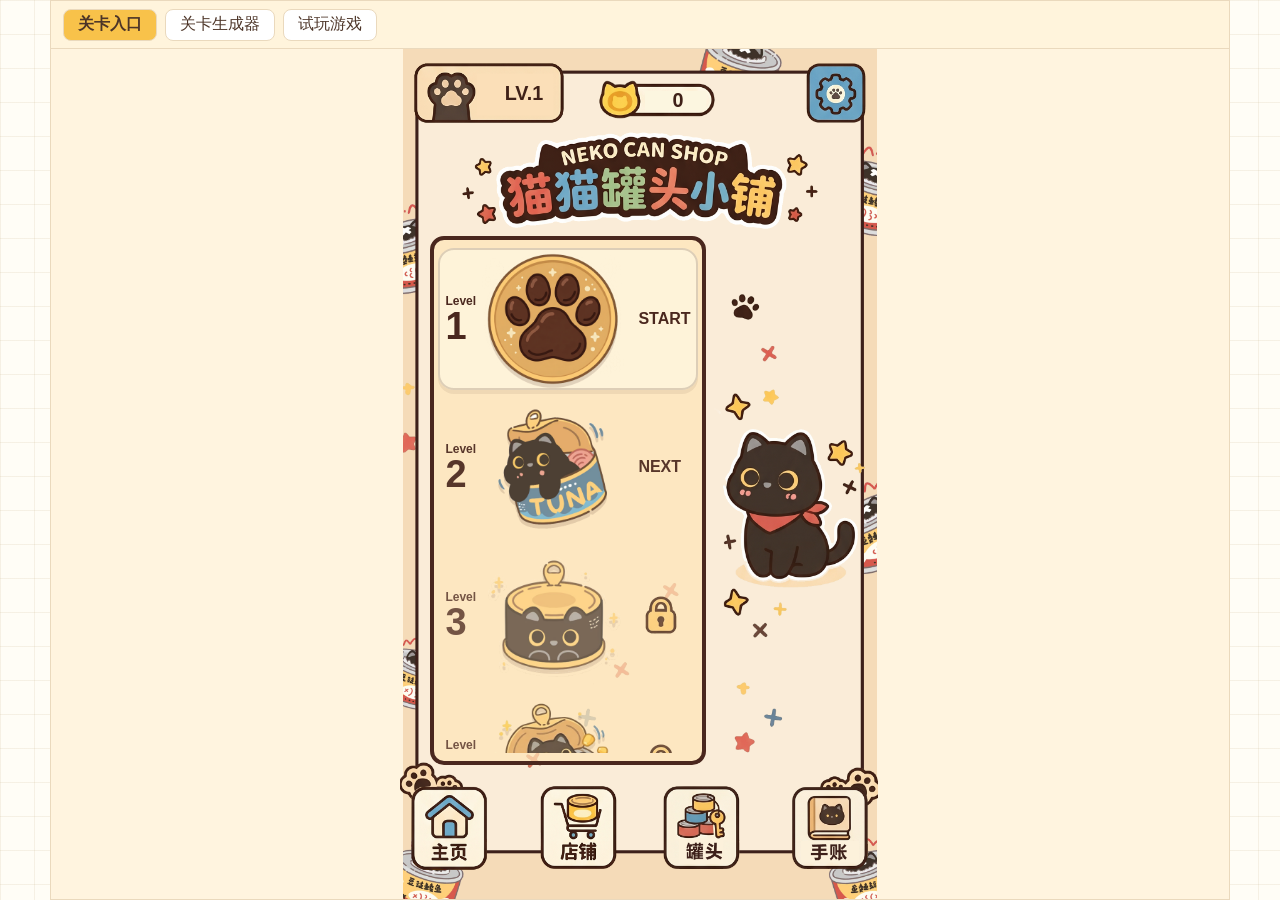
==== src/index.html @ 7de74d5a "Fix gameplay UI and level 1 data" ====
﻿<!doctype html>
<html lang="zh-CN">
  <head>
    <meta charset="UTF-8" />
    <meta name="viewport" content="width=device-width, initial-scale=1.0" />
    <title>猫猫罐头小铺 Demo</title>
    <link rel="stylesheet" href="./styles.css?v=20260528-toast-fixed-1" />
  </head>
  <body>
    <main class="app-shell">
      <nav class="mode-tabs" aria-label="工作区切换">
        <button class="tab-button active" id="homeTab" type="button">关卡入口</button>
        <button class="tab-button" id="generatorTab" type="button">关卡生成器</button>
        <button class="tab-button" id="gameTab" type="button">试玩游戏</button>
      </nav>

      <section class="home-view" id="homeView">
        <div class="home-phone">
          <header class="home-status">
            <div class="player-card">
              <img class="player-card-art" src="./assets/ui/level-entry/player-level-crop.png" alt="" />
              <span class="paw-badge">🐾</span>
              <strong id="homePlayerLevel">LV.1</strong>
              <span class="level-exp"><i></i></span>
            </div>
            <div class="status-pill coin-status"><span class="coin-dot"></span><span id="homeCoin">0</span></div>
            <button class="home-icon-button small" type="button" aria-label="设置"></button>
          </header>

          <section class="brand-stage">
            <h1 class="game-logo"><small>NEKO CAN SHOP</small>猫猫罐头小铺</h1>
          </section>

          <section class="home-actions">
            <div class="level-scroll-panel">
              <div class="level-selector" id="homeLevelSelector">
                <button class="level-chip active" type="button" data-level="1">
                  <span class="level-copy"><small>Level</small><b>1</b></span>
                  <span class="level-art"><img src="./assets/level-1.png" alt="Level 1" /></span>
                  <span class="level-state">NEXT</span>
                  <span class="level-progress"><i></i><em>0%</em></span>
                </button>
                <button class="level-chip" type="button" data-level="2">
                  <span class="level-copy"><small>Level</small><b>2</b></span>
                  <span class="level-art"><img src="./assets/level-2.png" alt="Level 2" /></span>
                  <span class="level-state locked-state">🔒</span>
                  <span class="level-progress"><i></i><em>0%</em></span>
                </button>
                <button class="level-chip" type="button" data-level="3">
                  <span class="level-copy"><small>Level</small><b>3</b></span>
                  <span class="level-art"><img src="./assets/level-3.png" alt="Level 3" /></span>
                  <span class="level-state locked-state">🔒</span>
                  <span class="level-progress"><i></i><em>0%</em></span>
                </button>
                <button class="level-chip" type="button" data-level="4"><span class="level-copy"><small>Level</small><b>4</b></span><span class="level-art"><img src="./assets/level-4.png" alt="Level 4" /></span><span class="level-state locked-state">🔒</span><span class="level-progress"><i></i><em>0%</em></span></button>
                <button class="level-chip" type="button" data-level="5"><span class="level-copy"><small>Level</small><b>5</b></span><span class="level-art"><img src="./assets/level-5.png" alt="Level 5" /></span><span class="level-state locked-state">🔒</span><span class="level-progress"><i></i><em>0%</em></span></button>
                <button class="level-chip" type="button" data-level="6"><span class="level-copy"><small>Level</small><b>6</b></span><span class="level-art"><img src="./assets/level-6.png" alt="Level 6" /></span><span class="level-state locked-state">🔒</span><span class="level-progress"><i></i><em>0%</em></span></button>
                <button class="level-chip" type="button" data-level="7"><span class="level-copy"><small>Level</small><b>7</b></span><span class="level-art"><img src="./assets/level-7.png" alt="Level 7" /></span><span class="level-state locked-state">🔒</span><span class="level-progress"><i></i><em>0%</em></span></button>
                <button class="level-chip" type="button" data-level="8"><span class="level-copy"><small>Level</small><b>8</b></span><span class="level-art"><img src="./assets/level-8.png" alt="Level 8" /></span><span class="level-state locked-state">🔒</span><span class="level-progress"><i></i><em>0%</em></span></button>
                <button class="level-chip" type="button" data-level="9"><span class="level-copy"><small>Level</small><b>9</b></span><span class="level-art"><img src="./assets/level-9.png" alt="Level 9" /></span><span class="level-state locked-state">🔒</span><span class="level-progress"><i></i><em>0%</em></span></button>
                <button class="level-chip" type="button" data-level="10"><span class="level-copy"><small>Level</small><b>10</b></span><span class="level-art"><img src="./assets/level-10.png" alt="Level 10" /></span><span class="level-state locked-state">🔒</span><span class="level-progress"><i></i><em>0%</em></span></button>
              </div>
            </div>
          </section>

          <nav class="home-bottom-nav" aria-label="主功能">
            <button class="active" type="button"><img src="./assets/ui/level-entry/nav-home-crop.png" alt="主页" /></button>
            <button type="button"><img src="./assets/ui/level-entry/nav-shop-crop.png" alt="店铺" /></button>
            <button type="button"><img src="./assets/ui/level-entry/nav-can-crop.png" alt="罐头" /></button>
            <button type="button"><img src="./assets/ui/level-entry/nav-journal-crop.png" alt="手账" /></button>
          </nav>
        </div>
      </section>

      <section class="generator-view hidden" id="generatorView">
        <header class="generator-header">
          <div>
            <h1>图片关卡生成器</h1>
            <p>导入图片，生成拼豆底图和可试玩关卡。</p>
          </div>
          <button class="primary-button" id="playGeneratedButton" type="button">进入试玩</button>
        </header>

        <section class="generator-layout">
          <aside class="control-panel">
            <label class="control-block">
              <span>关卡</span>
              <select id="levelSelect">
                <option value="1">关卡 1</option>
                <option value="2">关卡 2</option>
                <option value="3">关卡 3</option>
                <option value="4">关卡 4</option>
                <option value="5">关卡 5</option>
                <option value="6">关卡 6</option>
                <option value="7">关卡 7</option>
                <option value="8">关卡 8</option>
                <option value="9">关卡 9</option>
                <option value="10">关卡 10</option>
              </select>
            </label>

            <label class="control-block file-control">
              <span>导入图片</span>
              <input id="imageInput" type="file" accept="image/*" />
            </label>

            <div class="control-grid">
              <label class="control-block">
                <span>宽度(珠子数)</span>
                <input id="widthInput" type="number" min="8" max="80" value="50" />
              </label>
              <label class="control-block">
                <span>高度(珠子数)</span>
                <input id="heightInput" type="number" value="49" readonly />
              </label>
            </div>

            <label class="control-block">
              <span>最大颜色数</span>
              <input id="maxColorsInput" type="number" min="0" max="64" value="0" />
              <small>0 = 不限制，使用采样调色板</small>
            </label>

            <fieldset class="fieldset">
              <legend>图片调整</legend>
              <label class="slider-row">
                <span>水平移动</span>
                <input id="offsetXInput" type="range" min="-50" max="50" value="0" />
                <output id="offsetXValue">0</output>
              </label>
              <label class="slider-row">
                <span>垂直移动</span>
                <input id="offsetYInput" type="range" min="-50" max="50" value="0" />
                <output id="offsetYValue">0</output>
              </label>
              <label class="slider-row">
                <span>图片缩放</span>
                <input id="imageScaleInput" type="range" min="40" max="240" value="100" />
                <output id="imageScaleValue">100</output>
              </label>
              <label class="slider-row">
                <span>亮度</span>
                <input id="brightnessInput" type="range" min="-60" max="60" value="0" />
                <output id="brightnessValue">0</output>
              </label>
              <label class="slider-row">
                <span>对比度</span>
                <input id="contrastInput" type="range" min="-60" max="80" value="0" />
                <output id="contrastValue">0</output>
              </label>
              <label class="slider-row">
                <span>饱和度</span>
                <input id="saturationInput" type="range" min="-80" max="120" value="0" />
                <output id="saturationValue">0</output>
              </label>
            </fieldset>

            <fieldset class="fieldset">
              <legend>显示选项</legend>
              <label class="check-row">
                <input id="showCodesInput" type="checkbox" checked />
                <span>显示颜色代码</span>
              </label>
              <label class="check-row">
                <input id="showGridInput" type="checkbox" checked />
                <span>显示网格线</span>
              </label>
              <label class="check-row">
                <input id="showSplitInput" type="checkbox" />
                <span>显示拼豆板分割线(29x29)</span>
              </label>
            </fieldset>

            <button class="primary-button full-width" id="generateButton" type="button">生成关卡图案</button>
          </aside>

          <section class="preview-panel">
            <div class="preview-meta" id="previewMeta">等待生成</div>
            <div class="pattern-window">
              <div class="pattern-board show-codes show-grid" id="patternBoard"></div>
            </div>
          </section>
        </section>
      </section>

      <section class="game-view hidden" id="gameView">
        <div class="game-shell">
          <header class="top-bar">
            <div class="game-level-pill"><span id="gamePlayerLevelLabel">LV.1</span></div>
            <div class="game-stage-label" id="gameLevelLabel">第1关</div>
            <div class="coin-pill"><span id="coinCount">0</span></div>
            <div class="timer-pill"><span id="timer">10:00</span></div>
            <button class="game-back-button" id="returnHomeButton" type="button" aria-label="返回主页"></button>
          </header>

          <section class="board-section" id="boardSection">
            <button class="zoom-button" id="zoomButton" type="button" aria-label="放大棋盘"></button>
            <label class="zoom-slider hidden" id="zoomSliderWrap">
              <input id="zoomScaleInput" type="range" min="100" max="300" value="120" />
            </label>
            <div class="board-window" id="boardWindow">
              <div class="board" id="board"></div>
            </div>
          </section>

          <section class="tray-section" aria-label="暂存格">
            <div class="tray" id="tray"></div>
          </section>

          <footer class="tool-bar" aria-label="道具栏">
            <button class="tool-button area-tool-button" type="button" data-tool="area" aria-label="框选归位"></button>
            <button class="tool-button clear-tray-tool-button" type="button" data-tool="clear-tray" aria-label="清空槽位"></button>
            <button class="tool-button clear-color-tool-button" type="button" data-tool="clear-color" aria-label="消色"></button>
          </footer>
        </div>
      </section>
    </main>

    <div class="toast" id="toast" aria-live="polite"></div>

    <div class="modal hidden" id="resultModal">
      <div class="modal-panel result-panel" id="resultPanel">
        <button class="modal-close" id="modalCloseButton" type="button" aria-label="关闭">×</button>
        <div class="result-banner" id="resultBanner">贴纸复原完成</div>
        <div class="result-celebration hidden" id="resultCelebration" aria-hidden="true">
          <span></span><span></span><span></span><span></span><span></span><span></span>
        </div>
        <div class="result-sticker hidden" id="resultSticker">
          <img id="resultStickerImage" alt="完成贴纸" />
        </div>
        <div class="result-cat" id="resultCat">🐱</div>
        <h1 id="resultTitle">贴纸复原完成</h1>
        <p id="resultText">获得猫咪手账贴纸，金币 +30</p>
        <button id="restartButton" type="button">再玩一次</button>
      </div>
    </div>

    <script src="./assets/levels/fixed-levels.js?v=20260528-toast-fixed-1"></script>
    <script src="./main.js?v=20260528-toast-fixed-1"></script>
  </body>
</html>
---- src/styles.css ----
:root {
  --paper: #fffaf0;
  --ink: #4d3528;
  --line: #ead9bd;
  --gold: #f8c24a;
  --panel: #fffdf8;
}

* {
  box-sizing: border-box;
}

body {
  margin: 0;
  min-height: 100vh;
  display: grid;
  place-items: center;
  background:
    linear-gradient(rgba(205, 185, 145, 0.18) 1px, transparent 1px),
    linear-gradient(90deg, rgba(205, 185, 145, 0.18) 1px, transparent 1px),
    #fffdf6;
  background-size: 34px 34px;
  color: var(--ink);
  font-family: "Microsoft YaHei", "PingFang SC", Arial, sans-serif;
}

button,
input,
select {
  font: inherit;
}

.hidden {
  display: none !important;
}

.app-shell {
  width: min(1180px, 100vw);
  height: min(900px, 100vh);
  display: grid;
  grid-template-rows: 48px 1fr;
  background: var(--paper);
  border: 1px solid var(--line);
  overflow: hidden;
}

.mode-tabs {
  display: flex;
  gap: 8px;
  align-items: center;
  padding: 8px 12px;
  background: #fff4dc;
  border-bottom: 1px solid var(--line);
}

.player-mode .mode-tabs {
  display: none;
}

.player-mode .app-shell {
  grid-template-rows: 1fr;
}

.player-mode .home-phone,
.player-mode .game-shell {
  height: min(852px, 100vh);
}

.tab-button,
.primary-button,
.tool-button,
.zoom-button,
.modal-panel button {
  border: 1px solid var(--line);
  border-radius: 8px;
  background: #ffffff;
  color: var(--ink);
  cursor: pointer;
}

.tab-button {
  height: 32px;
  padding: 0 14px;
}

.tab-button.active,
.primary-button,
.modal-panel button {
  background: var(--gold);
  font-weight: 700;
}

.home-view {
  min-height: 0;
  display: grid;
  place-items: center;
  overflow: hidden;
  background: #aeeefa;
}

.home-phone {
  position: relative;
  width: min(480px, 100vw);
  height: min(852px, calc(100vh - 48px));
  overflow: hidden;
  background:
    radial-gradient(circle at 18px 18px, rgba(88, 179, 210, 0.2) 0 7px, transparent 8px),
    radial-gradient(circle at 44px 44px, rgba(255, 255, 255, 0.32) 0 9px, transparent 10px),
    linear-gradient(#bdf7ff, #80cef4);
  background-size: 58px 58px, 58px 58px, auto;
}

.home-status {
  height: 68px;
  display: grid;
  grid-template-columns: 48px 1fr 1fr 48px;
  align-items: center;
  gap: 8px;
  padding: 10px 14px;
}

.home-icon-button {
  width: 46px;
  height: 46px;
  border: 2px solid rgba(98, 83, 72, 0.35);
  border-radius: 10px;
  background: linear-gradient(#fff8dd, #f1b679);
  font-size: 24px;
  box-shadow: 0 3px 0 rgba(91, 63, 39, 0.25);
}

.home-icon-button.small {
  justify-self: end;
  background: rgba(255, 255, 255, 0.82);
}

.status-pill {
  height: 32px;
  display: flex;
  align-items: center;
  gap: 8px;
  padding: 0 12px;
  border-radius: 999px;
  background: rgba(255, 255, 255, 0.75);
  border: 2px solid rgba(93, 110, 142, 0.18);
  color: #5c518a;
  font-weight: 800;
}

.coin-dot,
.heart-dot {
  width: 28px;
  height: 28px;
  display: inline-block;
  border-radius: 50%;
}

.coin-dot {
  background: radial-gradient(circle at 38% 34%, #ffe784, #f5a400 68%);
  border: 3px solid #c9851f;
}

.heart-dot {
  background: radial-gradient(circle at 30% 30%, #ff8b98, #e3344c 72%);
  transform: rotate(-8deg);
}

.brand-stage {
  display: grid;
  justify-items: center;
  gap: 18px;
  padding-top: 42px;
}

.game-logo {
  margin: 0;
  transform: rotate(-4deg);
  color: #ffffff;
  text-align: center;
  font-size: 48px;
  line-height: 0.92;
  letter-spacing: 0;
  text-shadow:
    0 4px 0 #2a9f61,
    4px 4px 0 #2a9f61,
    -4px 4px 0 #2a9f61,
    0 8px 0 rgba(75, 62, 40, 0.28);
}

.sticker-preview-shell {
  width: 270px;
  height: 230px;
  display: grid;
  place-items: center;
  padding: 12px;
  border-radius: 18px;
  background: rgba(255, 255, 255, 0.42);
  border: 4px solid rgba(255, 255, 255, 0.78);
  box-shadow: 0 8px 0 rgba(59, 132, 179, 0.18);
}

.home-pattern-board {
  --cols: 32;
  --rows: 28;
  --home-cell: clamp(5px, calc(228px / var(--cols)), 9px);
  display: grid;
  grid-template-columns: repeat(var(--cols), var(--home-cell));
  grid-template-rows: repeat(var(--rows), var(--home-cell));
  gap: 1px;
}

.home-original-preview {
  width: 100%;
  height: 100%;
  object-fit: contain;
  border-radius: 12px;
}

.home-preview-cell {
  width: var(--home-cell);
  height: var(--home-cell);
  border-radius: 50%;
  background: var(--target-bg);
  border: 1px solid rgba(58, 40, 28, 0.26);
}

.home-preview-cell.empty {
  background: transparent;
  border: 0;
}

.home-actions {
  position: absolute;
  inset: auto 0 22px;
  display: grid;
  grid-template-columns: 92px 1fr 92px;
  align-items: end;
  gap: 8px;
  padding: 0 14px;
}

.side-actions {
  display: grid;
  gap: 12px;
}

.round-action {
  display: grid;
  justify-items: center;
  gap: 2px;
  border: 0;
  background: transparent;
  color: #775223;
  font-weight: 800;
}

.round-action span {
  width: 56px;
  height: 56px;
  display: grid;
  place-items: center;
  border-radius: 50%;
  background: radial-gradient(circle at 35% 30%, #ffffff, #ffd36d 72%);
  border: 3px solid rgba(126, 85, 32, 0.45);
  font-size: 28px;
  box-shadow: 0 4px 0 rgba(68, 104, 138, 0.18);
}

.round-action b {
  min-width: 72px;
  padding: 2px 5px;
  border-radius: 6px;
  background: linear-gradient(#ffe67b, #efb638);
  font-size: 13px;
  white-space: nowrap;
}

.main-actions {
  display: grid;
  justify-items: center;
  gap: 12px;
}

.level-selector {
  display: flex;
  gap: 8px;
}

.level-chip {
  width: 38px;
  height: 32px;
  border: 2px solid rgba(255, 255, 255, 0.75);
  border-radius: 999px;
  background: rgba(255, 255, 255, 0.68);
  color: #4f79aa;
  font-weight: 900;
}

.level-chip.active {
  color: #ffffff;
  background: linear-gradient(#ffb041, #f06d1d);
}

.daily-button,
.start-level-button {
  border: 4px solid rgba(255, 255, 255, 0.82);
  box-shadow: 0 5px 0 rgba(66, 103, 132, 0.24);
  color: #ffffff;
  font-weight: 900;
}

.daily-button {
  width: 190px;
  min-height: 62px;
  border-radius: 16px;
  background: linear-gradient(#ffd96c, #f07a1d);
  font-size: 24px;
}

.daily-button small {
  display: block;
  margin-top: 3px;
  font-size: 14px;
  color: #fff8d7;
}

.start-level-button {
  width: 210px;
  height: 78px;
  border-radius: 22px;
  background: linear-gradient(#64ef46, #10b72f);
  font-size: 38px;
  text-shadow: 0 3px 0 rgba(20, 88, 30, 0.45);
}

.home-view {
  background:
    repeating-linear-gradient(18deg, transparent 0 54px, rgba(255, 236, 198, 0.72) 55px 80px, transparent 81px 132px),
    #fff4df;
}

.home-phone {
  display: grid;
  grid-template-rows: 72px 126px minmax(0, 1fr) 92px;
  padding: 0 12px 10px;
  background:
    radial-gradient(circle at 8% 22%, #e85f4d 0 7px, transparent 8px),
    radial-gradient(circle at 89% 32%, #f7c55c 0 6px, transparent 7px),
    radial-gradient(circle at 76% 70%, #65a8c9 0 6px, transparent 7px),
    radial-gradient(circle at 18% 76%, rgba(78, 44, 32, 0.92) 0 3px, transparent 4px),
    linear-gradient(#fff6df, #ffe7ba);
  border: 4px solid #4a271e;
  border-top-width: 3px;
  border-bottom: 0;
  border-radius: 18px 18px 0 0;
}

.home-status {
  height: auto;
  grid-template-columns: minmax(148px, 1fr) 132px 48px;
  padding: 10px 0 8px;
}

.player-card,
.coin-status {
  height: 48px;
  display: flex;
  align-items: center;
  gap: 8px;
  padding: 0 12px;
  border: 3px solid #4a271e;
  border-radius: 16px;
  background: rgba(255, 246, 225, 0.94);
  box-shadow: 0 3px 0 rgba(74, 39, 30, 0.16);
}

.player-card strong {
  font-size: 23px;
  color: #3f2118;
}

.paw-badge {
  width: 38px;
  height: 38px;
  display: grid;
  place-items: center;
  border-radius: 12px;
  background: #513324;
  font-size: 22px;
}

.level-exp {
  flex: 1;
  height: 12px;
  overflow: hidden;
  border: 2px solid #4a271e;
  border-radius: 999px;
  background: #5b3628;
}

.level-exp i {
  display: block;
  width: 36%;
  height: 100%;
  border-radius: inherit;
  background: #ffd36b;
}

.coin-status {
  justify-content: center;
  min-width: 0;
  color: #3f2118;
  font-size: 20px;
}

.home-icon-button.small {
  width: 48px;
  height: 48px;
  border: 3px solid #4a271e;
  background: #84cff1;
  color: #4a271e;
  font-size: 24px;
}

.brand-stage {
  gap: 0;
  padding-top: 10px;
}

.game-logo {
  width: min(350px, 92%);
  padding: 10px 14px 13px;
  transform: rotate(-2deg);
  border-radius: 26px;
  background: #4a271e;
  color: #ffe36b;
  font-size: clamp(34px, 9vw, 48px);
  line-height: 1.05;
  text-shadow:
    0 4px 0 #e86148,
    3px 4px 0 #e86148,
    -3px 4px 0 #e86148,
    0 8px 0 rgba(74, 39, 30, 0.24);
  -webkit-text-stroke: 1px rgba(255, 244, 222, 0.68);
  box-shadow: 0 0 0 8px #ffffff, 0 7px 0 rgba(74, 39, 30, 0.24);
}

.game-logo small {
  display: block;
  margin-bottom: 3px;
  color: #fff5cf;
  font-size: 17px;
  letter-spacing: 2px;
  text-shadow: none;
  -webkit-text-stroke: 0;
}

.home-actions {
  position: static;
  min-height: 0;
  display: grid;
  grid-template-columns: minmax(330px, 76%) 1fr;
  gap: 10px;
  padding: 0 2px;
  align-items: stretch;
}

.level-scroll-panel {
  width: 100%;
  min-height: 0;
  overflow: hidden;
  padding: 14px 10px 12px;
  border: 4px solid #4a271e;
  border-radius: 18px;
  background: rgba(255, 231, 185, 0.72);
}

.level-selector {
  height: 100%;
  display: grid;
  gap: 16px;
  overflow-x: hidden;
  overflow-y: auto;
  overscroll-behavior: contain;
  scrollbar-width: none;
  touch-action: pan-y;
  padding: 2px 2px 10px 0;
}

.level-selector::-webkit-scrollbar {
  display: none;
}

.level-selector::-webkit-scrollbar-thumb {
  background: transparent;
}

.level-chip {
  width: 100%;
  min-height: 154px;
  height: auto;
  display: grid;
  grid-template-columns: clamp(42px, 13%, 54px) minmax(0, 1fr) clamp(46px, 16%, 66px);
  align-items: center;
  gap: 4px;
  padding: 10px 6px;
  border: 0;
  border-radius: 16px;
  background: transparent;
  color: #4a271e;
  text-align: left;
}

.level-chip:disabled {
  color: #4a271e;
}

.level-chip.active {
  color: #4a271e;
  background: rgba(255, 251, 235, 0.58);
  box-shadow: inset 0 0 0 2px rgba(74, 39, 30, 0.18), 0 4px 0 rgba(74, 39, 30, 0.08);
}

.level-chip.locked {
  opacity: 0.76;
  cursor: default;
}

.level-chip.next {
  opacity: 0.92;
}

.level-chip.complete .level-art::after {
  content: "COMPLETE";
  position: absolute;
  right: -2px;
  top: 12px;
  padding: 3px 7px;
  border: 3px solid #4a271e;
  border-radius: 999px;
  background: rgba(255, 242, 214, 0.9);
  color: #5c2f22;
  font-size: 12px;
  font-weight: 900;
  transform: rotate(-12deg);
}

.level-copy small,
.level-copy b {
  display: block;
}

.level-copy small {
  font-size: clamp(11px, 3vw, 13px);
  font-weight: 900;
}

.level-copy b {
  font-size: clamp(36px, 10vw, 48px);
  line-height: 1;
}

.level-art {
  position: relative;
  min-height: 132px;
  display: grid;
  place-items: center;
  filter: drop-shadow(0 4px 0 rgba(74, 39, 30, 0.16));
}

.level-art img {
  width: min(100%, 168px);
  max-height: 142px;
  object-fit: contain;
}

.can-art {
  width: min(156px, 100%);
  height: clamp(84px, 24vw, 104px);
  position: relative;
  border: 4px solid #4a271e;
  border-radius: 50% / 16px;
  background:
    radial-gradient(ellipse at 50% 0, #d7dde0 0 36%, transparent 37%),
    linear-gradient(90deg, rgba(255, 255, 255, 0.38) 0 12%, transparent 13%),
    linear-gradient(#eb6b54 0 36%, #ffe3a4 37% 63%, #d95142 64%);
  color: #fff2b8;
  font-size: clamp(16px, 4.5vw, 21px);
  font-weight: 900;
  text-align: center;
  line-height: clamp(84px, 24vw, 104px);
  text-shadow: 0 2px 0 #7b3326;
}

.can-art::before,
.can-art::after {
  content: "";
  position: absolute;
  left: 6px;
  right: 6px;
  height: 12px;
  border: 3px solid #6a5045;
  border-radius: 50%;
  background: linear-gradient(#e9eef0, #aeb6b8);
}

.can-art::before {
  top: -7px;
}

.can-art::after {
  bottom: -7px;
}

.can-blue {
  background:
    radial-gradient(ellipse at 50% 0, #d7dde0 0 36%, transparent 37%),
    linear-gradient(90deg, rgba(255, 255, 255, 0.38) 0 12%, transparent 13%),
    linear-gradient(#61b3d0 0 36%, #fff0bf 37% 63%, #3f8fb4 64%);
}

.can-gold {
  background:
    radial-gradient(ellipse at 50% 0, #d7dde0 0 36%, transparent 37%),
    linear-gradient(90deg, rgba(255, 255, 255, 0.38) 0 12%, transparent 13%),
    linear-gradient(#d99a43 0 36%, #fff0bf 37% 63%, #b8752f 64%);
}

.can-mint {
  background:
    radial-gradient(ellipse at 50% 0, #d7dde0 0 36%, transparent 37%),
    linear-gradient(90deg, rgba(255, 255, 255, 0.38) 0 12%, transparent 13%),
    linear-gradient(#8bcfb5 0 36%, #fff0bf 37% 63%, #5fac93 64%);
}

.level-state {
  justify-self: center;
  padding: 4px 5px;
  border-radius: 8px;
  color: #4a271e;
  font-weight: 900;
  font-size: clamp(12px, 3.4vw, 15px);
  text-align: center;
}

.level-chip.complete .level-state {
  color: #8b4a2f;
  font-size: 12px;
}

.locked-state {
  width: clamp(38px, 11vw, 46px);
  height: clamp(38px, 11vw, 46px);
  display: grid;
  place-items: center;
  border: 4px solid #4a271e;
  border-radius: 14px;
  background: #ffd46a;
  font-size: clamp(20px, 5vw, 24px);
  box-shadow: inset 0 0 0 3px rgba(255, 246, 221, 0.48);
}

.level-progress {
  grid-column: 2 / 4;
  height: 24px;
  display: none;
  align-items: center;
  padding: 3px;
  border: 3px solid #4a271e;
  border-radius: 999px;
  background: #fff0cf;
}

.level-progress.visible {
  display: flex;
}

.level-progress i {
  height: 100%;
  width: var(--progress, 0%);
  border-radius: inherit;
  background: linear-gradient(90deg, #ffd15e, #f07a43);
}

.level-progress em {
  margin-left: 8px;
  min-width: 32px;
  font-style: normal;
  font-weight: 900;
}

.home-cat-panel {
  min-height: 0;
  display: grid;
  grid-template-rows: 1fr auto auto;
  align-items: end;
  justify-items: center;
  gap: 8px;
  padding: 6px 0;
}

.cat-helper {
  position: relative;
  align-self: center;
  width: 112px;
  height: 146px;
  border-radius: 52px 52px 34px 34px;
  background: #4a3029;
  box-shadow: 0 0 0 7px #fff, 0 8px 0 rgba(74, 39, 30, 0.18);
}

.cat-helper::before {
  content: "";
  position: absolute;
  left: 18px;
  right: 18px;
  bottom: -10px;
  height: 18px;
  border-radius: 50%;
  background: rgba(173, 120, 61, 0.22);
}

.cat-ear {
  position: absolute;
  top: 8px;
  width: 30px;
  height: 30px;
  border-radius: 6px;
  background: #4a3029;
  transform: rotate(45deg);
}

.cat-ear.left {
  left: 12px;
}

.cat-ear.right {
  right: 12px;
}

.cat-eye {
  position: absolute;
  top: 52px;
  width: 20px;
  height: 24px;
  border: 4px solid #f3bd4c;
  border-radius: 50%;
  background: #2b211d;
}

.cat-eye.left {
  left: 27px;
}

.cat-eye.right {
  right: 27px;
}

.cat-nose {
  position: absolute;
  left: 50%;
  top: 84px;
  width: 9px;
  height: 7px;
  border-radius: 50%;
  background: #c0b4a8;
  transform: translateX(-50%);
}

.cat-scarf {
  position: absolute;
  left: 0;
  right: 0;
  bottom: 20px;
  height: 28px;
  border-radius: 0 0 26px 26px;
  background: #d85b45;
  clip-path: polygon(0 0, 100% 0, 50% 100%);
}

.home-cat-panel p {
  min-height: 38px;
  margin: 0;
  color: #4a271e;
  font-weight: 900;
  text-align: center;
  font-size: 13px;
}

.home-cat-panel .start-level-button {
  width: 118px;
  height: 58px;
  border-width: 3px;
  border-color: #ffffff;
  border-radius: 16px;
  font-size: 20px;
}

.home-bottom-nav {
  display: grid;
  grid-template-columns: repeat(4, 1fr);
  gap: 8px;
  padding-top: 10px;
}

.home-bottom-nav button {
  min-width: 0;
  display: grid;
  justify-items: center;
  gap: 2px;
  padding: 6px 2px;
  border: 4px solid #4a271e;
  border-radius: 16px;
  background: #fff6df;
  color: #4a271e;
  font-weight: 900;
  box-shadow: 0 4px 0 rgba(74, 39, 30, 0.16);
}

.home-bottom-nav button.active {
  background: #fff0c2;
}

.home-bottom-nav span {
  font-size: 27px;
  line-height: 1;
}

.home-bottom-nav b {
  font-size: 15px;
}

.generator-view {
  min-height: 0;
  display: grid;
  grid-template-rows: auto 1fr;
  overflow: hidden;
}

/* Level entry art layers */
.home-view {
  background: #fff4df;
}

.home-phone {
  position: relative;
  overflow: hidden;
  background: #fff4df url("./assets/ui/level-entry/home-bg.png") center / cover no-repeat;
  border: 0;
  border-radius: 0;
}

.player-card,
.coin-status,
.home-icon-button.small,
.home-bottom-nav button {
  border: 0;
  box-shadow: none;
  background-color: transparent;
}

.player-card {
  position: relative;
  display: grid;
  place-items: center;
  padding: 0;
  background: url("./assets/ui/level-entry/player-level-crop.png") center / contain no-repeat;
}

.player-card-art {
  position: absolute;
  inset: 0;
  width: 100%;
  height: 100%;
  object-fit: contain;
  pointer-events: none;
}

.player-card .paw-badge,
.player-card .level-exp,
.coin-status .coin-dot {
  display: none;
}

.player-card strong {
  position: absolute;
  left: 50%;
  top: 36%;
  transform: translate(-12%, -50%);
  color: #3f2118;
  font-size: 22px;
  letter-spacing: 0;
}

.coin-status {
  position: relative;
  justify-content: flex-end;
  padding: 0 18px 0 58px;
  background: url("./assets/ui/level-entry/coin-panel-crop.png") center / contain no-repeat;
  font-size: 21px;
  line-height: 1;
}

.coin-status span {
  min-width: 54px;
  color: #3f2118;
  font-weight: 900;
  text-align: center;
}

.home-icon-button.small {
  background: url("./assets/ui/level-entry/settings-crop.png") center / contain no-repeat;
  color: transparent;
}

.home-icon-button.small img {
  display: none;
}

.game-logo {
  width: min(360px, 92%);
  height: clamp(78px, 20vw, 98px);
  padding: 0;
  transform: none;
  background: url("./assets/ui/level-entry/title-crop.png") center / contain no-repeat;
  border-radius: 0;
  color: transparent;
  text-shadow: none;
  -webkit-text-stroke: 0;
  box-shadow: none;
}

.game-logo small {
  display: none;
}

.level-chip.complete .level-art::after {
  content: "";
  width: clamp(56px, 15vw, 78px);
  height: clamp(56px, 15vw, 78px);
  border: 0;
  border-radius: 0;
  background: url("./assets/ui/level-entry/stamp-complete-crop.png") center / contain no-repeat;
  color: transparent;
  box-shadow: none;
  transform: rotate(-12deg);
  right: clamp(-8px, -1vw, -2px);
  top: clamp(4px, 2vw, 12px);
}

.level-chip.complete .level-state {
  visibility: hidden;
}

.locked-state {
  border: 0;
  background: transparent;
  box-shadow: none;
}

.level-lock-icon {
  width: clamp(34px, 10vw, 46px);
  height: clamp(42px, 12vw, 54px);
  object-fit: contain;
}

.home-bottom-nav button {
  min-height: 84px;
  padding: 0;
  background-position: center;
  background-size: contain;
  background-repeat: no-repeat;
}

.home-bottom-nav button:nth-child(1) {
  background-image: url("./assets/ui/level-entry/nav-home-crop.png");
}

.home-bottom-nav button:nth-child(2) {
  background-image: url("./assets/ui/level-entry/nav-shop-crop.png");
}

.home-bottom-nav button:nth-child(3) {
  background-image: url("./assets/ui/level-entry/nav-can-crop.png");
}

.home-bottom-nav button:nth-child(4) {
  background-image: url("./assets/ui/level-entry/nav-journal-crop.png");
}

.home-bottom-nav span,
.home-bottom-nav b {
  display: none;
}

/* Latest level entry composition */
.home-view {
  background: #fff4df url("./assets/ui/level-entry/home-bg-alt.png") center / cover no-repeat;
}

.home-phone {
  grid-template-rows: 88px 118px minmax(0, 1fr) 98px;
  padding: 0 18px 10px;
  background: transparent url("./assets/ui/level-entry/home-bg.png") center / 100% 100% no-repeat;
}

.home-status {
  grid-template-columns: clamp(120px, 38vw, 184px) clamp(110px, 31vw, 164px) clamp(50px, 13vw, 72px);
  justify-content: space-between;
  align-items: center;
  gap: 8px;
  padding: 12px 0 4px;
}

.player-card {
  height: clamp(50px, 15vw, 72px);
  background-size: contain;
}

.player-card strong {
  top: 39%;
  transform: translate(-10%, -50%);
  font-size: clamp(24px, 5.6vw, 28px);
}

.coin-status {
  height: clamp(46px, 13vw, 62px);
  padding: 0 clamp(10px, 3vw, 18px) 0 clamp(38px, 12vw, 64px);
  font-size: clamp(20px, 4.8vw, 24px);
}

.home-icon-button.small {
  width: clamp(50px, 13vw, 72px);
  height: clamp(50px, 13vw, 72px);
}

.brand-stage {
  padding-top: 0;
  align-content: center;
}

.game-logo {
  width: min(346px, 86%);
  height: clamp(80px, 20vw, 94px);
}

.home-actions {
  grid-template-columns: minmax(268px, 61%) 1fr;
  gap: 0;
  padding: 0 0 0 12px;
  align-items: stretch;
}

.level-scroll-panel {
  align-self: stretch;
  width: 100%;
  padding: 12px 7px 12px;
  border-width: 4px;
  border-radius: 14px;
}

.level-selector {
  gap: 10px;
  padding: 0 0 8px;
}

.level-chip {
  min-height: 174px;
  grid-template-columns: clamp(38px, 13%, 44px) minmax(0, 1fr) clamp(36px, 13%, 46px);
  gap: 0;
  padding: 8px 0;
}

.level-copy small {
  font-size: 13px;
}

.level-copy b {
  font-size: clamp(34px, 8vw, 42px);
}

.level-art {
  width: 100%;
  max-width: 178px;
  justify-self: center;
}

.level-state {
  padding: 0;
  font-size: clamp(13px, 3.6vw, 16px);
}

.level-lock-icon {
  width: clamp(32px, 8vw, 40px);
  height: clamp(40px, 10vw, 50px);
}

.home-bottom-nav {
  gap: 6px;
  padding: 8px 0 0;
}

.home-bottom-nav button {
  min-height: 88px;
  background-image: none !important;
}

.home-bottom-nav button img {
  width: 100%;
  height: 100%;
  object-fit: contain;
  display: block;
}

/* Reference-aligned 9:16 pass */
.home-view {
  padding: 0;
  background-size: auto 100%;
}

.home-phone {
  width: min(480px, 100vw, calc((100vh - 48px) * 9 / 16));
  height: auto;
  max-height: calc(100vh - 48px);
  aspect-ratio: 9 / 16;
  grid-template-rows: 78px 110px minmax(0, 1fr) 126px;
  padding: 0 18px 9px;
}

.player-mode .home-phone {
  width: min(480px, 100vw, calc(100vh * 9 / 16));
  max-height: 100vh;
}

.home-status {
  width: calc(100% + 6px);
  margin-left: -3px;
  grid-template-columns: clamp(126px, 33vw, 158px) clamp(74px, 19vw, 94px) clamp(50px, 12vw, 60px);
  gap: clamp(4px, 1.2vw, 8px);
  padding: 0 0 0;
  transform: translateY(clamp(12px, 3.3vw, 18px));
}

.player-card {
  justify-self: start;
  width: 100%;
  height: clamp(48px, 11.5vw, 56px);
  transform: translate(0, 0);
}

.coin-status {
  justify-self: start;
  height: clamp(30px, 7.8vw, 38px);
  padding: 0 clamp(6px, 1.8vw, 10px) 0 clamp(24px, 6.4vw, 32px);
  font-size: clamp(12px, 3vw, 15px);
  transform: translate(-8px, clamp(6px, 1.6vw, 9px));
}

.coin-status span {
  min-width: 42px;
}

.home-icon-button.small {
  justify-self: end;
  width: clamp(48px, 11.5vw, 56px);
  height: clamp(48px, 11.5vw, 56px);
  transform: translate(0, 0);
}

.brand-stage {
  align-content: start;
  padding-top: 0;
  transform: translateY(-3px);
}

.game-logo {
  width: min(340px, 84%);
  height: clamp(78px, 19vw, 92px);
}

.home-actions {
  grid-template-columns: minmax(246px, 64%) 1fr;
  padding: 0 0 0 12px;
}

.level-scroll-panel {
  padding: 8px 4px 8px;
}

.locked-state {
  background: transparent;
  font-size: 0;
}

.level-selector {
  gap: 6px;
}

.level-chip {
  min-height: 142px;
  grid-template-columns: clamp(36px, 13%, 44px) minmax(0, 1fr) clamp(44px, 16%, 58px);
  gap: 0;
  padding: 4px 0;
}

.level-copy {
  width: 38px;
  justify-self: start;
  text-align: left;
  transform: translateX(7px);
}

.level-copy small {
  font-size: 12px;
}

.level-copy b {
  font-size: clamp(31px, 7.5vw, 38px);
  line-height: 0.95;
}

.level-chip[data-level="10"] .level-copy b {
  font-size: clamp(28px, 6.5vw, 34px);
  display: block;
  width: 100%;
  text-align: center;
  transform: translateX(-4px);
}

.level-art {
  max-width: 158px;
  justify-self: start;
  transform: translateX(0);
}

.level-state {
  justify-self: start;
  transform: translateX(-16px);
  white-space: nowrap;
}

.level-lock-icon {
  width: clamp(28px, 7vw, 36px);
  height: clamp(36px, 9vw, 46px);
  object-fit: contain;
}

.home-bottom-nav {
  width: calc(100% + 18px);
  margin-left: -9px;
  grid-template-columns: repeat(4, 1fr);
  gap: 0;
  padding-top: 0;
  align-self: start;
}

.home-bottom-nav button {
  min-height: 78px;
  transform: scale(0.7);
  justify-self: center;
  padding: 0;
  border: 0;
  border-radius: 0;
  background: transparent !important;
  box-shadow: none;
  outline: 0;
}

.home-bottom-nav button.active {
  background: transparent !important;
}

.home-bottom-nav button:nth-child(2) {
  transform: translateX(-4px) scale(0.7);
}

.home-bottom-nav button:nth-child(3) {
  transform: translateX(4px) scale(0.7);
}

.level-chip.complete .level-art::after {
  right: clamp(-42px, -9vw, -28px);
  top: clamp(10px, 3vw, 20px);
}

.player-card strong {
  left: 62%;
  top: 50%;
  transform: translate(-10%, -50%);
  font-size: clamp(12px, 3vw, 15px);
  line-height: 1;
}

.coin-status span {
  font-size: clamp(11px, 2.8vw, 14px);
}

/* Restore top bar to 20260527-entry-ui-layout-5 */
.home-status {
  width: calc(100% + 18px);
  margin-left: -15px;
  grid-template-columns: clamp(138px, 37vw, 178px) clamp(102px, 27vw, 145px) clamp(58px, 13vw, 72px);
  gap: 2px;
  padding-top: 0;
  align-items: start;
  transform: translateY(clamp(12px, 3vw, 16px));
}

.player-card {
  height: clamp(46px, 11.2vw, 58px);
  transform: translateX(-3px) scale(1.1);
}

.home-icon-button.small {
  width: clamp(46px, 10.4vw, 58px);
  height: clamp(46px, 10.4vw, 58px);
  transform: translateX(0) scale(1.1);
}

.coin-status {
  height: clamp(42px, 11vw, 55px);
  padding: 0 clamp(9px, 2.6vw, 15px) 0 clamp(35px, 9vw, 53px);
  font-size: clamp(18px, 4.4vw, 23px);
  transform: translate(-13px, clamp(6px, 1.6vw, 8px)) scale(1.1);
}

.player-card strong {
  left: 60%;
  top: 50%;
  font-size: clamp(14px, 3.6vw, 18px);
}

.coin-status span {
  font-size: clamp(14px, 3.5vw, 18px);
}

.level-chip.complete .level-art::after {
  right: clamp(-62px, -13vw, -46px);
}

.game-logo {
  width: min(374px, 92%);
  height: clamp(86px, 21vw, 101px);
}

.brand-stage {
  transform: translateY(4px);
}

.home-status {
  padding-top: 0;
  align-items: start;
}

.level-chip.complete .level-art::after {
  right: clamp(-76px, -16vw, -58px);
}

.level-chip[data-level="10"] .level-art {
  transform: translateX(10px);
}

.home-bottom-nav button:first-child {
  transform-origin: left center;
}

.home-bottom-nav button:last-child {
  transform-origin: right center;
}

.generator-header {
  display: flex;
  align-items: center;
  justify-content: space-between;
  gap: 16px;
  padding: 14px 18px;
  border-bottom: 1px solid var(--line);
}

.generator-header h1 {
  margin: 0 0 4px;
  font-size: 22px;
}

.generator-header p {
  margin: 0;
  color: #82644e;
  font-size: 14px;
}

.primary-button {
  min-height: 38px;
  padding: 0 16px;
}

.full-width {
  width: 100%;
}

.generator-layout {
  min-height: 0;
  display: grid;
  grid-template-columns: 320px 1fr;
}

.control-panel {
  display: flex;
  flex-direction: column;
  gap: 12px;
  padding: 14px;
  overflow: auto;
  border-right: 1px solid var(--line);
  background: #fffaf3;
}

.control-grid {
  display: grid;
  grid-template-columns: 1fr 1fr;
  gap: 10px;
}

.control-block {
  display: grid;
  gap: 6px;
  font-size: 13px;
  font-weight: 700;
}

.control-block input,
.control-block select {
  width: 100%;
  min-height: 34px;
  border: 1px solid var(--line);
  border-radius: 8px;
  padding: 0 10px;
  background: #fff;
}

.control-block small {
  font-weight: 400;
  color: #8b6f58;
}

.file-control input {
  padding: 7px;
}

.fieldset {
  margin: 0;
  padding: 10px;
  border: 1px solid var(--line);
  border-radius: 8px;
  background: #fffdf8;
}

.fieldset legend {
  padding: 0 5px;
  font-size: 13px;
  font-weight: 700;
}

.slider-row {
  display: grid;
  grid-template-columns: 70px 1fr 34px;
  align-items: center;
  gap: 8px;
  min-height: 30px;
  font-size: 13px;
}

.slider-row output {
  text-align: right;
  color: #7d604d;
}

.check-row {
  display: flex;
  align-items: center;
  gap: 8px;
  min-height: 30px;
  font-size: 13px;
}

.preview-panel {
  min-width: 0;
  min-height: 0;
  display: grid;
  grid-template-rows: 38px 1fr;
  background: var(--panel);
}

.preview-meta {
  padding: 10px 14px;
  border-bottom: 1px solid var(--line);
  color: #725744;
  font-size: 14px;
}

.pattern-window {
  min-width: 0;
  min-height: 0;
  display: grid;
  place-items: center;
  overflow: auto;
  padding: 18px;
}

.pattern-board {
  --cols: 50;
  --rows: 49;
  --pattern-cell: clamp(10px, calc((100vw - 390px) / var(--cols)), 18px);
  display: grid;
  grid-template-columns: repeat(var(--cols), var(--pattern-cell));
  grid-template-rows: repeat(var(--rows), var(--pattern-cell));
  gap: 0;
  padding: 10px;
  background: #fff;
  border: 1px solid var(--line);
  border-radius: 8px;
}

.pattern-cell {
  width: var(--pattern-cell);
  height: var(--pattern-cell);
  display: grid;
  place-items: center;
  background: var(--target-bg);
  color: rgba(41, 28, 20, 0.78);
  font-size: max(6px, calc(var(--pattern-cell) * 0.33));
  line-height: 1;
  overflow: hidden;
}

.pattern-cell.empty {
  background: transparent;
  color: transparent;
}

.pattern-board.show-grid .pattern-cell:not(.empty) {
  border-right: 1px solid rgba(87, 62, 43, 0.18);
  border-bottom: 1px solid rgba(87, 62, 43, 0.18);
}

.pattern-board:not(.show-codes) .pattern-cell {
  color: transparent;
}

.pattern-board.show-split .split-right:not(.empty) {
  border-right: 2px solid rgba(42, 26, 17, 0.65);
}

.pattern-board.show-split .split-bottom:not(.empty) {
  border-bottom: 2px solid rgba(42, 26, 17, 0.65);
}

.game-view {
  min-height: 0;
  display: grid;
  place-items: center;
  overflow: hidden;
}

.game-shell {
  width: min(430px, 100vw);
  height: min(852px, calc(100vh - 48px));
  display: grid;
  grid-template-rows: 56px 1fr 126px 70px;
  overflow: hidden;
  background: var(--paper);
  border-left: 1px solid var(--line);
  border-right: 1px solid var(--line);
}

.top-bar {
  display: grid;
  grid-template-columns: 1fr auto 1fr;
  align-items: center;
  gap: 8px;
  padding: 10px 14px;
  background: #fff4dc;
  border-bottom: 1px solid var(--line);
}

.title {
  font-weight: 700;
  font-size: 16px;
  white-space: nowrap;
}

.coin-pill,
.timer-pill {
  min-width: 86px;
  padding: 7px 9px;
  background: #fff;
  border: 1px solid var(--line);
  border-radius: 8px;
  font-size: 14px;
}

.timer-pill {
  justify-self: end;
  text-align: right;
}

.board-section {
  position: relative;
  display: grid;
  padding: 42px 16px 18px;
  overflow: hidden;
  background: #fffdf8;
}

.zoom-button {
  position: absolute;
  z-index: 4;
  top: 12px;
  left: 14px;
  width: 38px;
  height: 38px;
}

.zoom-slider {
  position: absolute;
  z-index: 4;
  top: 14px;
  left: 62px;
  width: 158px;
  height: 34px;
  display: grid;
  grid-template-columns: auto 1fr;
  align-items: center;
  gap: 8px;
  padding: 0 10px;
  border: 1px solid var(--line);
  border-radius: 8px;
  background: rgba(255, 255, 255, 0.92);
  font-size: 13px;
  font-weight: 700;
}

.zoom-slider input {
  width: 100%;
}

.board-window {
  position: relative;
  width: 100%;
  height: 100%;
  display: grid;
  place-items: center;
  overflow: hidden;
  touch-action: none;
}

.board {
  --cell: clamp(6px, calc((min(100vw, 430px) - 58px) / var(--cols)), 14px);
  --cols: 50;
  --rows: 49;
  display: grid;
  grid-template-columns: repeat(var(--cols), var(--cell));
  grid-template-rows: repeat(var(--rows), var(--cell));
  gap: 0;
  padding: 8px;
  border-radius: 8px;
  transform-origin: center;
  transition: transform 180ms ease;
  cursor: default;
  user-select: none;
}

.board.zoomed {
  cursor: grab;
}

.board.dragging {
  cursor: grabbing;
}

.cell {
  width: var(--cell);
  height: var(--cell);
  position: relative;
  border-radius: 2px;
}

.cell.empty {
  pointer-events: none;
  background: transparent;
  border: 0;
}

.cell.target {
  border: 1px solid rgba(141, 105, 64, 0.18);
  background: var(--target-bg);
}

.bead {
  position: absolute;
  inset: 1px;
  border-radius: 50%;
  background:
    radial-gradient(circle at 35% 28%, rgba(255, 255, 255, 0.75), transparent 22%),
    var(--bead-color);
  border: 1px solid rgba(64, 44, 33, 0.32);
}

.cell.locked .bead {
  border-color: rgba(64, 44, 33, 0.32);
  box-shadow: none;
}

.cell.hint {
  z-index: 2;
  box-shadow:
    0 0 0 2px rgba(255, 183, 67, 0.95),
    0 0 12px rgba(255, 183, 67, 0.72);
  animation: hintPulse 900ms ease-in-out infinite alternate;
}

.cell.hint .bead {
  box-shadow: inset 0 0 0 2px rgba(255, 255, 255, 0.72);
}

@keyframes hintPulse {
  from {
    transform: scale(1);
  }

  to {
    transform: scale(1.12);
  }
}

.tray-section {
  display: grid;
  align-items: center;
  padding: 12px 14px;
  background: #fff4dc;
  border-top: 1px solid var(--line);
}

.tray {
  display: grid;
  grid-template-columns: repeat(12, 1fr);
  grid-template-rows: repeat(3, 1fr);
  gap: 5px;
}

.tray-slot {
  aspect-ratio: 1;
  position: relative;
  border: 1px solid var(--line);
  border-radius: 8px;
  background: #fffaf2;
}

.tray-slot.selected .bead {
  outline: 3px solid #74b9ff;
  outline-offset: 2px;
}

.tool-bar {
  display: flex;
  align-items: center;
  justify-content: center;
  gap: 22px;
  background: #fffaf3;
  border-top: 1px solid var(--line);
}

.tool-button {
  width: 48px;
  height: 48px;
  font-size: 24px;
}

.toast {
  position: fixed;
  left: 50%;
  bottom: 24px;
  transform: translateX(-50%);
  min-width: 160px;
  max-width: 320px;
  padding: 10px 14px;
  border-radius: 8px;
  background: rgba(64, 44, 33, 0.92);
  color: #fff;
  text-align: center;
  opacity: 0;
  pointer-events: none;
  transition: opacity 160ms ease;
}

.toast.show {
  opacity: 1;
}

/* Gameplay UI art pass */
.game-view {
  background: #fff4df url("./assets/ui/gameplay/game-bg-outer.png") center / auto 100% no-repeat;
}

.game-shell {
  width: min(480px, 100vw, calc((100vh - 48px) * 9 / 16));
  height: auto;
  max-height: calc(100vh - 48px);
  aspect-ratio: 9 / 16;
  grid-template-rows: 118px 452px 110px 173px;
  position: relative;
  padding: 0 18px;
  border: 0;
  background: transparent url("./assets/ui/gameplay/game-bg-panel.png") center / 100% 100% no-repeat;
}

.player-mode .game-shell {
  width: min(480px, 100vw, calc(100vh * 9 / 16));
  height: auto;
  max-height: 100vh;
  aspect-ratio: 9 / 16;
}

.top-bar {
  position: relative;
  display: block;
  padding: 0;
  background: transparent;
  border: 0;
}

.game-level-pill {
  position: absolute;
  left: -6px;
  top: 15px;
  width: 166px;
  height: 68px;
  display: grid;
  place-items: center;
  background: url("./assets/ui/gameplay/level-panel-crop.png") center / contain no-repeat;
  color: #4a271e;
  font-size: 22px;
  font-weight: 900;
  justify-items: start;
  padding-left: 92px;
}

.game-stage-label {
  position: absolute;
  left: 172px;
  top: 33px;
  width: 202px;
  height: 32px;
  display: grid;
  place-items: center;
  color: #3f2118;
  font-size: 30px;
  font-weight: 900;
  line-height: 1;
}

.coin-pill,
.timer-pill {
  position: absolute;
  min-width: 0;
  padding: 0;
  border: 0;
  border-radius: 0;
  background: transparent;
  color: #4a271e;
  font-size: 16px;
  font-weight: 900;
}

.coin-pill {
  left: 102px;
  top: 90px;
  width: 128px;
  height: 46px;
  display: grid;
  place-items: center end;
  padding-right: 18px;
  background: url("./assets/ui/gameplay/coin-panel-crop.png") center / contain no-repeat;
}

.timer-pill {
  left: 260px;
  top: 90px;
  width: 136px;
  height: 46px;
  display: grid;
  place-items: center end;
  padding-right: 22px;
  text-align: right;
  background: url("./assets/ui/gameplay/timer-panel-crop.png") center / contain no-repeat;
}

.game-back-button {
  position: absolute;
  right: -7px;
  top: 15px;
  width: 64px;
  height: 64px;
  border: 0;
  background: url("./assets/ui/gameplay/back-button-crop.png") center / contain no-repeat;
}

.board-section {
  position: relative;
  display: grid;
  min-height: 0;
  padding: 47px 27px 24px;
  overflow: visible;
  background: transparent;
}

.board-section::before {
  content: "";
  position: absolute;
  left: 17px;
  top: 27px;
  width: 410px;
  height: 400px;
  background: url("./assets/ui/gameplay/board-frame-crop.png") center / 100% 100% no-repeat;
  pointer-events: none;
}

.zoom-button {
  top: 6px;
  left: 12px;
  width: 96px;
  height: 105px;
  border: 0;
  background: url("./assets/ui/gameplay/zoom-crop.png") center / contain no-repeat;
  color: transparent;
}

.zoom-slider {
  top: 25px;
  left: 110px;
  width: 132px;
  height: 24px;
  padding: 0;
  border: 0;
  background: transparent;
}

.zoom-slider input {
  accent-color: #f2a84e;
}

.board-window {
  z-index: 1;
  width: 390px;
  max-width: 100%;
  height: 370px;
  align-self: start;
  justify-self: start;
  overflow: hidden;
}

.board {
  position: relative;
  --cell: clamp(6px, calc((min(100vw, 430px) - 86px) / var(--cols)), 13px);
}

.area-tool-frame {
  position: absolute;
  left: calc(8px + (var(--area-col) * var(--cell)));
  top: calc(8px + (var(--area-row) * var(--cell)));
  width: calc(var(--area-cols) * var(--cell));
  height: calc(var(--area-rows) * var(--cell));
  z-index: 5;
  pointer-events: none;
  border-radius: 8px;
  background: rgba(255, 255, 255, 0.1);
}

.area-tool-frame::before {
  content: "";
  position: absolute;
  inset: 0;
  padding: 4px;
  border-radius: inherit;
  background: linear-gradient(135deg, #ff5b6d, #ffd166 24%, #63de76 45%, #5bc0ff 66%, #b589ff 82%, #ff77ba);
  -webkit-mask:
    linear-gradient(#000 0 0) content-box,
    linear-gradient(#000 0 0);
  -webkit-mask-composite: xor;
  mask-composite: exclude;
}

.tray-section {
  padding: 0;
  background: transparent;
  border: 0;
}

.tray {
  --tray-cell: clamp(22px, calc((100vw - 104px) / 12), 27px);
  width: 90%;
  height: 90%;
  grid-template-columns: repeat(12, var(--tray-cell));
  grid-template-rows: repeat(3, var(--tray-cell));
  justify-content: center;
  align-content: center;
  gap: 5px;
  justify-self: center;
  align-self: start;
  padding: 0 10px;
  background:
    url("./assets/ui/gameplay/tray-frame.png") -40px -570px / 384px 682px no-repeat;
}

.tray-slot {
  min-width: 0;
  min-height: 0;
  aspect-ratio: 1;
  border: 2px solid rgba(91, 52, 36, 0.72);
  border-radius: 9px;
  background:
    radial-gradient(ellipse at 50% 18%, rgba(255, 255, 255, 0.9) 0 20%, transparent 21%),
    linear-gradient(#fffef7, #fff9eb);
  box-shadow:
    inset 0 -2px 0 rgba(122, 78, 48, 0.18),
    0 1px 0 rgba(255, 255, 255, 0.85);
}

.tool-bar {
  display: grid;
  grid-template-columns: repeat(3, 1fr);
  gap: 20px;
  align-items: start;
  justify-items: center;
  padding: 8px 18px 0;
  background: transparent;
  border: 0;
}

.tool-button {
  width: 122px;
  height: 132px;
  border: 0;
  background-color: transparent;
  background-position: center;
  background-repeat: no-repeat;
  background-size: contain;
  color: transparent;
  font-size: 0;
}

.tool-button.active {
  filter: drop-shadow(0 0 8px rgba(255, 199, 68, 0.9));
  transform: translateY(-4px);
}

.area-tool-button {
  background-image: url("./assets/ui/gameplay/tool-area-crop.png");
}

.clear-tray-tool-button {
  background-image: url("./assets/ui/gameplay/tool-clear-tray-crop.png");
}

.clear-color-tool-button {
  background-image: url("./assets/ui/gameplay/tool-clear-color-crop.png");
}

body:has(.game-view:not(.hidden)) .toast {
  bottom: 286px;
  width: max-content;
  max-width: none;
  background: transparent;
  color: #3f2118;
  font-size: 14px;
  font-weight: 900;
  line-height: 1.25;
  white-space: nowrap;
  box-shadow: none;
}

@media (min-width: 761px) {
  body:has(.game-view:not(.hidden)) .toast {
    bottom: 290px;
  }
}

.modal {
  position: fixed;
  inset: 0;
  display: grid;
  place-items: center;
  background:
    rgba(33, 23, 18, 0.72);
  z-index: 1000;
}

.modal-panel {
  width: min(350px, calc(100vw - 36px));
  position: relative;
  z-index: 1001;
  padding: 34px 22px 24px;
  border-radius: 20px;
  background: linear-gradient(#fff7db, #f9d382);
  text-align: center;
  border: 4px solid rgba(255, 255, 255, 0.82);
  box-shadow: 0 10px 0 rgba(79, 49, 22, 0.28);
}

.modal-close {
  position: absolute;
  right: -12px;
  top: -12px;
  width: 38px;
  height: 38px;
  border-radius: 50% !important;
  background: #fff0c9 !important;
  color: #b15c2d !important;
  font-size: 28px;
  line-height: 1;
}

.result-banner {
  min-height: 46px;
  display: grid;
  place-items: center;
  margin: 0 auto 8px;
  padding: 0 24px;
  border-radius: 999px;
  background: linear-gradient(#ffd95c, #f0a633);
  color: #9b5520;
  font-size: 22px;
  font-weight: 900;
  box-shadow: 0 4px 0 rgba(128, 78, 27, 0.2);
}

.result-cat {
  width: 140px;
  height: 110px;
  display: grid;
  place-items: center;
  margin: 0 auto 4px;
  border-radius: 50%;
  background: radial-gradient(circle at 50% 45%, #fff9ec, #f4cf9d 74%);
  font-size: 76px;
}

.result-sticker {
  width: 172px;
  height: 140px;
  display: grid;
  place-items: center;
  margin: 4px auto 8px;
  animation: sticker-pop 520ms cubic-bezier(0.2, 1.35, 0.35, 1) both;
}

.result-sticker img {
  max-width: 100%;
  max-height: 100%;
  object-fit: contain;
  border-radius: 18px;
  filter:
    drop-shadow(0 0 0 #fff)
    drop-shadow(0 0 7px #fff)
    drop-shadow(0 7px 0 rgba(93, 58, 28, 0.22));
}

.result-celebration {
  position: absolute;
  inset: 48px 28px auto;
  height: 110px;
  pointer-events: none;
}

.result-celebration span {
  position: absolute;
  top: 55px;
  width: 10px;
  height: 18px;
  border-radius: 3px;
  background: #ff6a8a;
  animation: confetti 900ms ease-out infinite;
}

.result-celebration span:nth-child(1) { left: 12%; background: #58d5ff; animation-delay: 0ms; }
.result-celebration span:nth-child(2) { left: 28%; background: #ffd24d; animation-delay: 120ms; }
.result-celebration span:nth-child(3) { left: 44%; background: #80e75a; animation-delay: 60ms; }
.result-celebration span:nth-child(4) { left: 60%; background: #ff8ad8; animation-delay: 180ms; }
.result-celebration span:nth-child(5) { left: 76%; background: #ff9f45; animation-delay: 90ms; }
.result-celebration span:nth-child(6) { left: 88%; background: #8e7dff; animation-delay: 220ms; }

@keyframes sticker-pop {
  from {
    opacity: 0;
    transform: scale(0.42) translateY(26px);
  }
  to {
    opacity: 1;
    transform: scale(1) translateY(0);
  }
}

@keyframes confetti {
  0% {
    opacity: 0;
    transform: translateY(0) rotate(0deg);
  }
  20% {
    opacity: 1;
  }
  100% {
    opacity: 0;
    transform: translateY(-72px) rotate(240deg);
  }
}

.result-panel.fail {
  width: min(388px, calc(100vw - 22px));
  height: min(688px, calc(100vh - 36px));
  display: block;
  padding: 0;
  border: 0;
  border-radius: 0;
  background:
    url("./assets/ui/gameplay/fail-modal-panel.png") center / contain no-repeat;
  box-shadow: none;
}

.result-panel.fail .modal-close {
  right: 62px;
  top: 160px;
  width: 42px;
  height: 42px;
  min-width: 0;
  padding: 0;
  border: 0;
  background: transparent !important;
  color: transparent !important;
  font-size: 0;
  text-shadow: none;
}

.result-panel.fail .result-banner,
.result-panel.fail .result-cat,
.result-panel.fail h1,
.result-panel.fail p {
  display: none !important;
}

.result-panel.fail #restartButton {
  position: absolute;
  left: 133px;
  top: 420px;
  width: 129px;
  height: 56px;
  max-width: none;
  max-height: none;
  min-width: 0;
  padding: 0;
  border: 0;
  background: url("./assets/ui/gameplay/fail-retry-button-crop.png") center / contain no-repeat;
  color: transparent;
  font-size: 0;
  text-shadow: none;
  box-shadow: none;
  z-index: 1;
}

.result-panel.win {
  width: min(388px, calc(100vw - 22px));
  height: min(688px, calc(100vh - 36px));
  display: block;
  padding: 0;
  border: 0;
  border-radius: 0;
  background:
    url("./assets/ui/gameplay/success-modal-panel.png") center / contain no-repeat;
  box-shadow: none;
}

.result-panel.win .modal-close {
  display: none;
}

.result-panel.win .result-banner,
.result-panel.win .result-celebration,
.result-panel.win .result-cat {
  display: none !important;
}

.result-panel.win .result-sticker {
  position: absolute;
  left: 110px;
  top: 300px;
  width: 169px;
  height: 133px;
  margin: 0;
  z-index: 1;
}

.result-panel.win .result-sticker img {
  border-radius: 14px;
}

.result-panel.win h1 {
  display: none;
}

.result-panel.win p {
  display: none;
}

.result-panel.win #restartButton {
  position: absolute;
  left: 148px;
  top: 460px;
  width: 94px;
  height: 41px;
  max-width: none;
  max-height: none;
  min-width: 0;
  padding: 0;
  border: 0;
  background-image: url("./assets/ui/gameplay/success-next-button.png");
  background-position: -156px -469px;
  background-size: 404px 718px;
  background-repeat: no-repeat;
  color: transparent;
  font-size: 0;
  text-shadow: none;
  box-shadow: none;
  z-index: 1;
}

.modal-panel h1 {
  margin: 0 0 8px;
  font-size: 26px;
}

.modal-panel p {
  margin: 0 0 20px;
  color: #7a563d;
  font-weight: 700;
}

.modal-panel button {
  min-width: 150px;
  padding: 12px 18px;
  border-radius: 12px;
  background: linear-gradient(#62e756, #19b837);
  color: #ffffff;
  font-size: 20px;
  text-shadow: 0 2px 0 rgba(30, 86, 28, 0.32);
}

@media (max-width: 760px) {
  .app-shell {
    height: 100vh;
  }

  .generator-layout {
    grid-template-columns: 1fr;
    grid-template-rows: auto 1fr;
  }

  .control-panel {
    max-height: 44vh;
    border-right: 0;
    border-bottom: 1px solid var(--line);
  }

  .pattern-board {
    --pattern-cell: clamp(7px, calc((100vw - 54px) / var(--cols)), 14px);
  }
}

@media (max-height: 740px) {
  .game-shell {
    grid-template-rows: 52px 1fr 108px 60px;
  }

  .tool-button {
    width: 42px;
    height: 42px;
  }
}

@media (max-height: 740px) {
  .game-shell,
  .player-mode .game-shell {
    grid-template-rows: 132px minmax(0, 1fr) 104px 132px;
  }

  .tool-button {
    width: 108px;
    height: 118px;
  }

  .board-section {
    padding: 40px 30px 18px;
  }

  .tray {
    padding: 0 10px;
  }
}

/* Keep the gameplay screen on a fixed 480x853 design canvas and scale it as one unit on mobile. */
.game-view {
  align-items: start;
  justify-items: center;
}

.game-shell,
.player-mode .game-shell {
  width: 480px;
  height: 853px;
  max-width: none;
  max-height: none;
  aspect-ratio: auto;
  grid-template-rows: 118px 452px 110px 173px;
  transform: scale(var(--game-scale, 1));
  transform-origin: top center;
}

.game-shell .tool-button {
  width: 122px;
  height: 132px;
}

.game-shell .board-section {
  padding: 47px 27px 24px;
}

.game-shell .tray {
  padding: 0 10px;
}
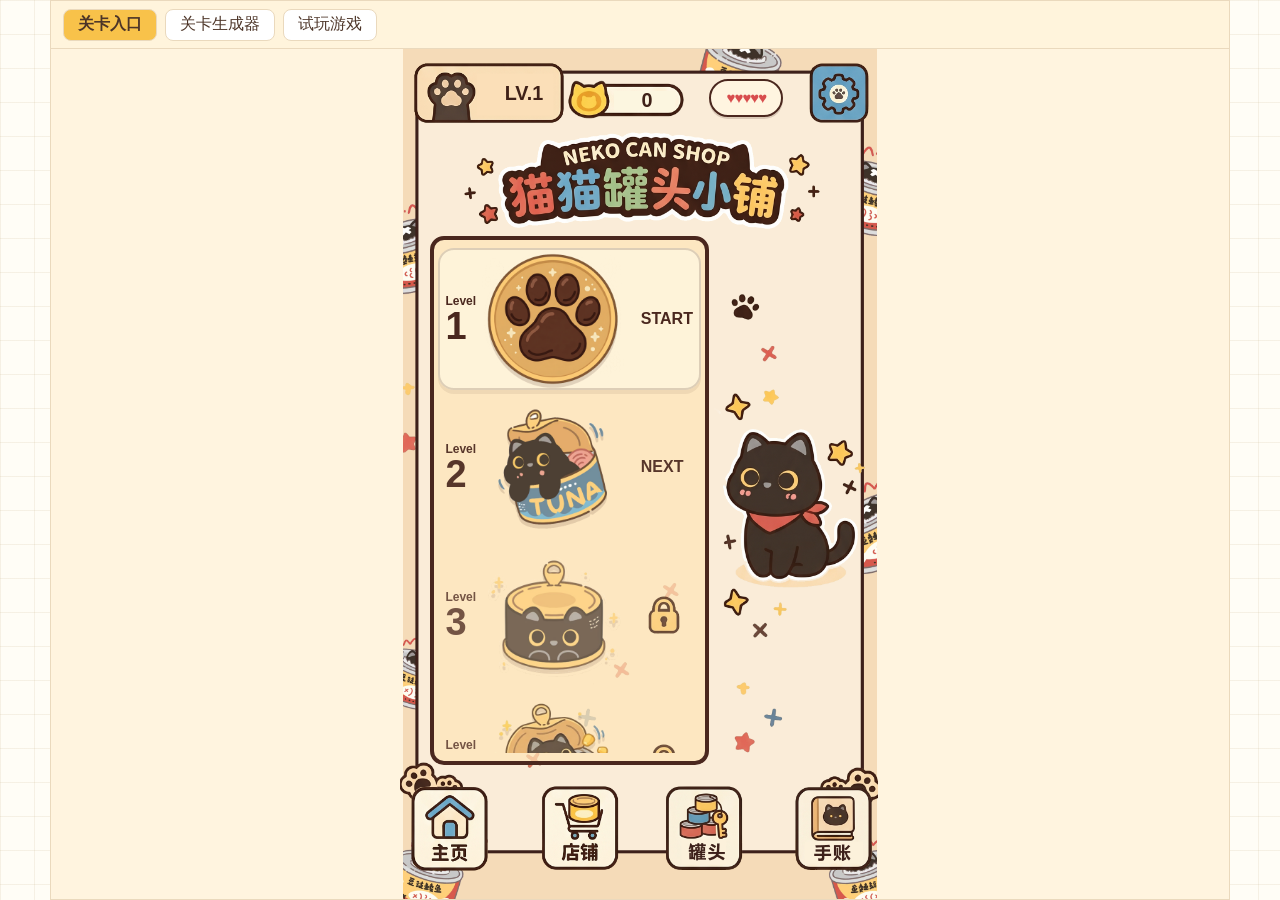
==== commit 4459edc2: "Add UI editor and gameplay local layout tools" ====
--- a/src/index.html
+++ b/src/index.html
@@ -24,6 +24,10 @@
               <span class="level-exp"><i></i></span>
             </div>
             <div class="status-pill coin-status"><span class="coin-dot"></span><span id="homeCoin">0</span></div>
+            <button class="life-status home-life-status" id="homeLifeButton" type="button" aria-label="生命值">
+              <span class="life-hearts" id="homeLives">♥♥♥♥♥</span>
+              <small id="homeLifeTimer"></small>
+            </button>
             <button class="home-icon-button small" type="button" aria-label="设置"></button>
           </header>
 
@@ -189,6 +193,10 @@
             <div class="game-level-pill"><span id="gamePlayerLevelLabel">LV.1</span></div>
             <div class="game-stage-label" id="gameLevelLabel">第1关</div>
             <div class="coin-pill"><span id="coinCount">0</span></div>
+            <button class="life-status game-life-status" id="gameLifeButton" type="button" aria-label="生命值">
+              <span class="life-hearts" id="gameLives">♥♥♥♥♥</span>
+              <small id="gameLifeTimer"></small>
+            </button>
             <div class="timer-pill"><span id="timer">10:00</span></div>
             <button class="game-back-button" id="returnHomeButton" type="button" aria-label="返回主页"></button>
           </header>
@@ -231,6 +239,7 @@
         <div class="result-cat" id="resultCat">🐱</div>
         <h1 id="resultTitle">贴纸复原完成</h1>
         <p id="resultText">获得猫咪手账贴纸，金币 +30</p>
+        <button class="ad-time-button hidden" id="adTimeButton" type="button">看广告 +300秒</button>
         <button id="restartButton" type="button">再玩一次</button>
       </div>
     </div>
--- a/src/styles.css
+++ b/src/styles.css
@@ -1324,6 +1324,42 @@
   transform: translate(-13px, clamp(6px, 1.6vw, 8px)) scale(1.1);
 }
 
+.home-status {
+  grid-template-columns: clamp(138px, 37vw, 178px) clamp(92px, 24vw, 132px) clamp(58px, 15vw, 74px) clamp(58px, 13vw, 72px);
+}
+
+.life-status {
+  border: 2px solid #4a271e;
+  border-radius: 999px;
+  background: rgba(255, 246, 225, 0.94);
+  color: #d84d4d;
+  font-weight: 900;
+  line-height: 1;
+  box-shadow: 0 2px 0 rgba(74, 39, 30, 0.18);
+}
+
+.life-status small {
+  display: block;
+  margin-top: 2px;
+  color: #5b3528;
+  font-size: 9px;
+  line-height: 1;
+}
+
+.life-hearts {
+  display: block;
+  letter-spacing: -1px;
+  white-space: nowrap;
+}
+
+.home-life-status {
+  height: clamp(30px, 8vw, 38px);
+  padding: 0 6px;
+  align-self: start;
+  transform: translate(-10px, clamp(12px, 3vw, 15px));
+  font-size: clamp(12px, 3vw, 15px);
+}
+
 .player-card strong {
   left: 60%;
   top: 50%;
@@ -1719,6 +1755,17 @@
 
 .cell.hint .bead {
   box-shadow: inset 0 0 0 2px rgba(255, 255, 255, 0.72);
+}
+
+.cell.lifted {
+  z-index: 4;
+}
+
+.cell.lifted .bead {
+  transform: translateY(-5px) scale(1.08);
+  box-shadow:
+    0 7px 10px rgba(72, 41, 25, 0.28),
+    inset 0 0 0 2px rgba(255, 255, 255, 0.62);
 }
 
 @keyframes hintPulse {
@@ -1882,7 +1929,7 @@
 }
 
 .timer-pill {
-  left: 260px;
+  left: 286px;
   top: 90px;
   width: 136px;
   height: 46px;
@@ -1891,6 +1938,19 @@
   padding-right: 22px;
   text-align: right;
   background: url("./assets/ui/gameplay/timer-panel-crop.png") center / contain no-repeat;
+}
+
+.game-life-status {
+  position: absolute;
+  left: 232px;
+  top: 94px;
+  width: 58px;
+  height: 36px;
+  padding: 0;
+  display: grid;
+  place-items: center;
+  font-size: 12px;
+  z-index: 2;
 }
 
 .game-back-button {
@@ -1921,6 +1981,13 @@
   height: 400px;
   background: url("./assets/ui/gameplay/board-frame-crop.png") center / 100% 100% no-repeat;
   pointer-events: none;
+}
+
+.ui-editor-layout-active .board-section::before {
+  left: var(--ui-boardFrame-x, 17px);
+  top: var(--ui-boardFrame-y, 27px);
+  width: var(--ui-boardFrame-w, 410px);
+  height: var(--ui-boardFrame-h, 400px);
 }
 
 .zoom-button {
@@ -2081,6 +2148,12 @@
   body:has(.game-view:not(.hidden)) .toast {
     bottom: 290px;
   }
+}
+
+.player-mode:has(.game-view:not(.hidden)) .toast {
+  top: 480px;
+  left: 50%;
+  bottom: auto;
 }
 
 .modal {
@@ -2262,6 +2335,26 @@
   text-shadow: none;
   box-shadow: none;
   z-index: 1;
+}
+
+.result-panel.fail .ad-time-button {
+  position: absolute;
+  left: 122px;
+  top: 356px;
+  width: 150px;
+  height: 44px;
+  border: 3px solid #4a271e;
+  border-radius: 18px;
+  background: linear-gradient(#fff7d7, #ffbd5a);
+  color: #4a271e;
+  font-size: 16px;
+  font-weight: 900;
+  box-shadow: 0 4px 0 rgba(74, 39, 30, 0.2);
+  z-index: 2;
+}
+
+.ad-time-button.hidden {
+  display: none !important;
 }
 
 .result-panel.win {
@@ -2433,3 +2526,27 @@
 .game-shell .tray {
   padding: 0 10px;
 }
+
+@media (max-width: 760px) {
+  .player-mode {
+    overflow: hidden;
+  }
+
+  .player-mode .app-shell {
+    width: 100vw;
+    height: 100vh;
+    overflow: hidden;
+    border: 0;
+  }
+
+  .player-mode .game-view {
+    width: 100vw;
+    height: 100vh;
+    justify-items: start;
+    overflow: hidden;
+  }
+
+  .player-mode .game-shell {
+    transform-origin: top left;
+  }
+}
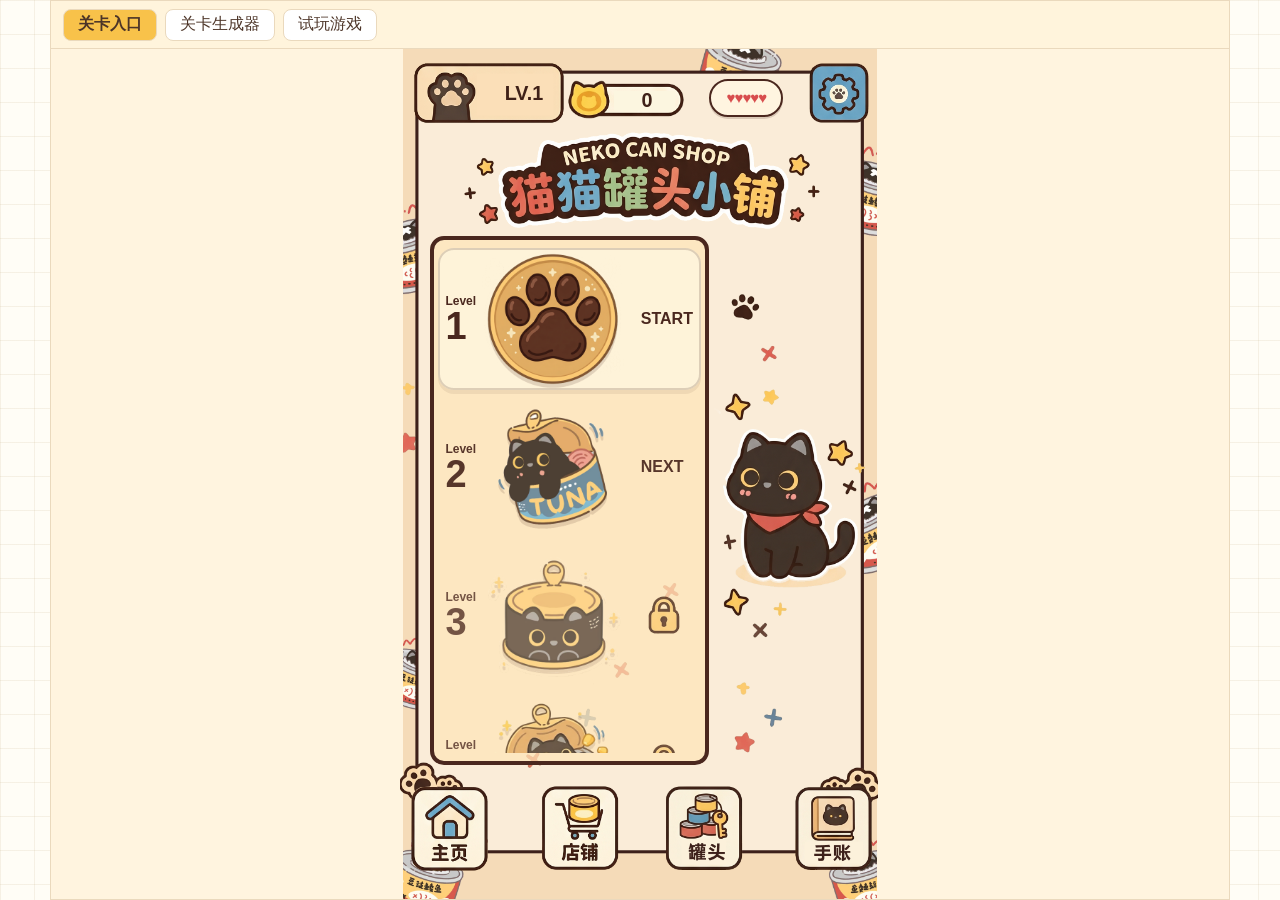
==== commit 44da0e2e: "Bump GitHub Pages asset version" ====
--- a/src/index.html
+++ b/src/index.html
@@ -4,7 +4,7 @@
     <meta charset="UTF-8" />
     <meta name="viewport" content="width=device-width, initial-scale=1.0" />
     <title>猫猫罐头小铺 Demo</title>
-    <link rel="stylesheet" href="./styles.css?v=20260528-toast-fixed-1" />
+    <link rel="stylesheet" href="./styles.css?v=20260604-ui-editor-1" />
   </head>
   <body>
     <main class="app-shell">
@@ -244,7 +244,7 @@
       </div>
     </div>
 
-    <script src="./assets/levels/fixed-levels.js?v=20260528-toast-fixed-1"></script>
-    <script src="./main.js?v=20260528-toast-fixed-1"></script>
+    <script src="./assets/levels/fixed-levels.js?v=20260604-ui-editor-1"></script>
+    <script src="./main.js?v=20260604-ui-editor-1"></script>
   </body>
 </html>
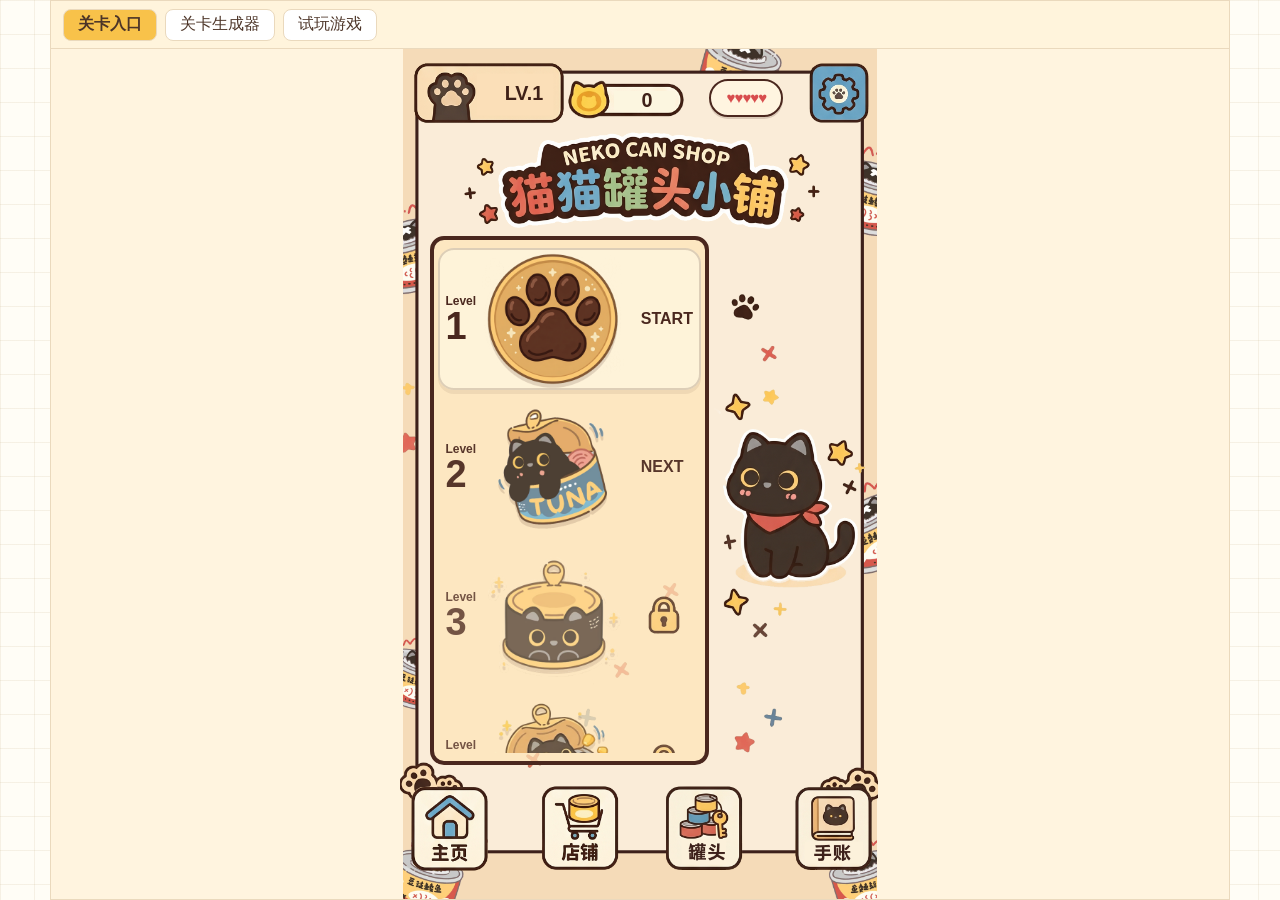
==== commit b8857b8f: "Hide fail modal ad button" ====
--- a/src/index.html
+++ b/src/index.html
@@ -4,7 +4,7 @@
     <meta charset="UTF-8" />
     <meta name="viewport" content="width=device-width, initial-scale=1.0" />
     <title>猫猫罐头小铺 Demo</title>
-    <link rel="stylesheet" href="./styles.css?v=20260604-ui-editor-1" />
+    <link rel="stylesheet" href="./styles.css?v=20260612-hide-ad-button-1" />
   </head>
   <body>
     <main class="app-shell">
@@ -244,7 +244,7 @@
       </div>
     </div>
 
-    <script src="./assets/levels/fixed-levels.js?v=20260604-ui-editor-1"></script>
-    <script src="./main.js?v=20260604-ui-editor-1"></script>
+    <script src="./assets/levels/fixed-levels.js?v=20260612-hide-ad-button-1"></script>
+    <script src="./main.js?v=20260612-hide-ad-button-1"></script>
   </body>
 </html>
--- a/src/styles.css
+++ b/src/styles.css
@@ -2321,9 +2321,9 @@
 .result-panel.fail #restartButton {
   position: absolute;
   left: 133px;
-  top: 420px;
+  top: 440px;
   width: 129px;
-  height: 56px;
+  height: 60px;
   max-width: none;
   max-height: none;
   min-width: 0;
@@ -2339,16 +2339,19 @@
 
 .result-panel.fail .ad-time-button {
   position: absolute;
-  left: 122px;
-  top: 356px;
-  width: 150px;
-  height: 44px;
+  left: 96px;
+  top: 372px;
+  width: 196px;
+  height: 53px;
+  display: none !important;
   border: 3px solid #4a271e;
   border-radius: 18px;
   background: linear-gradient(#fff7d7, #ffbd5a);
   color: #4a271e;
   font-size: 16px;
   font-weight: 900;
+  line-height: 1;
+  white-space: nowrap;
   box-shadow: 0 4px 0 rgba(74, 39, 30, 0.2);
   z-index: 2;
 }
